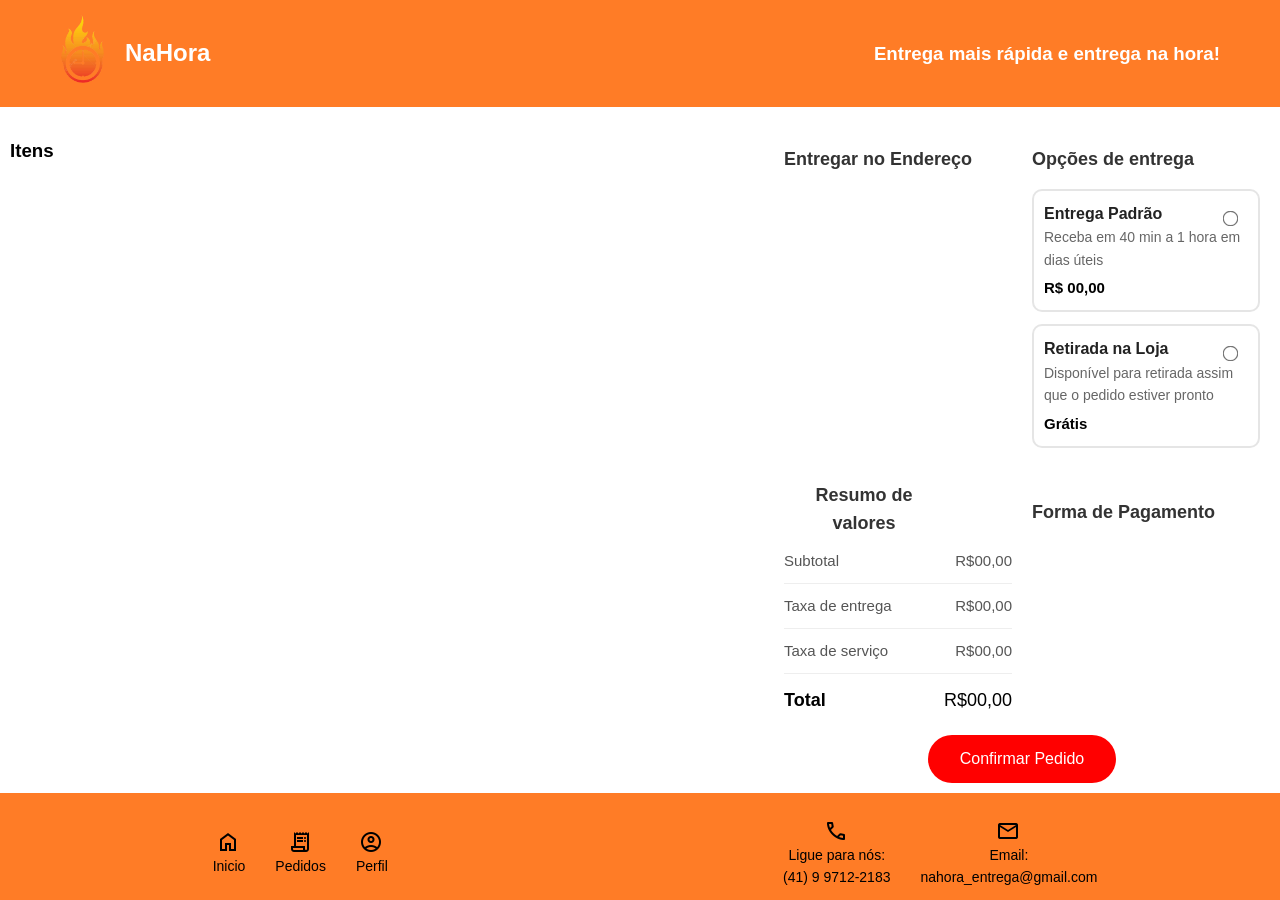
==== public/index.html @ 60760776 "Initial commit - repaginacao da pagina de finalizacao de pedido do NaHora" ====
<!DOCTYPE html>
<html lang="pt-br">

<head>
    <meta charset="UTF-8">
    <meta name="viewport" content="width=device-width, initial-scale=1.0">
    <title>Document</title>
    <link rel="stylesheet" href="style/index.css">
    <link href="https://fonts.googleapis.com/css2?family=Material+Symbols+Outlined" rel="stylesheet">
</head>

<body>


    <div class="header">
        <nav class="nav_header">
            <ul>
                <li>
                    <a href="" class="img">
                        <img src="img/logo.png" alt="">
                        <h2>NaHora</h2>
                    </a>
                </li>
                <li>
                    <a href="" class="slogan">
                        <h3>Entrega mais rápida e entrega na hora!</h3>
                    </a>
                </li>
            </ul>
        </nav>
    </div>


    <div class="main">
        <div class="left">
            <h3>Itens</h3>
        </div>
        <div class="right">
            <div class="entregas">
                <div class="end_entrega">
                    <h3>Entregar no Endereço</h3>
                </div>
                <div class="opc_entrega">
                    <h3>Opções de entrega</h3>
                    <label class="entrega_opcao">
                        <input type="radio" name="entrega" value="padrao">
                        <span>Entrega Padrão</span>
                        <p>Receba em 40 min a 1 hora em dias úteis</p>
                        <strong>R$ 00,00</strong>
                    </label>
                    <label class="entrega_opcao">
                        <input type="radio" name="entrega" value="retirada">
                        <span>Retirada na Loja</span>
                        <p>Disponível para retirada assim que o pedido estiver pronto</p>
                        <strong>Grátis</strong>
                    </label>
                </div>
            </div>
            <div class="pagameto_valor">
                <div class="valores">
                    <table>
                        <thead>
                            <tr>
                                <th colspan="1">Resumo de valores</th>
                            </tr>
                        </thead>
                        <tbody>
                            <tr>
                                <td>Subtotal</td>
                                <td>R$00,00</td>
                            </tr>
                            <tr>
                                <td>Taxa de entrega</td>
                                <td>R$00,00</td>
                            </tr>
                            <tr>
                                <td>Taxa de serviço</td>
                                <td>R$00,00</td>
                            </tr>
                            <tr class="total">
                                <td>Total</td>
                                <td>R$00,00</td>
                            </tr>
                        </tbody>
                    </table>
                </div>
                <div class="pagamento">
                    <h3>Forma de Pagamento</h3>
                </div>
            </div>
            <div class="button">
                <button>Confirmar Pedido</button>
            </div>
        </div>
    </div>


    <div class="footer">
        <nav class="nav_footer">
            <ul>
                <li>
                    <a href="">
                        <span class="material-symbols-outlined">home</span>
                        <p>Inicio</p>
                    </a>
                </li>
                <li>
                    <a href="">
                        <span class="material-symbols-outlined">receipt_long</span>
                        <p>Pedidos</p>
                    </a>
                </li>
                <li>
                    <a href="">
                        <span class="material-symbols-outlined">account_circle</span>
                        <p>Perfil</p>
                    </a>
                </li>
            </ul>
            <ul class="ul_contato">
                <li>
                    <a href="">
                        <span class="material-symbols-outlined">call</span>
                        <p>Ligue para nós:</p>
                        <p>(41) 9 9712-2183</p>
                    </a>
                </li>
                <li>
                    <a href="">
                        <span class="material-symbols-outlined">mail</span>
                        <p>Email:</p>
                        <p>nahora_entrega@gmail.com</p>
                    </a>
                </li>
            </ul>
        </nav>
    </div>


</body>

</html>
---- public/style/index.css ----
body {
    margin: 0;
    padding: 0;
    font-family: Arial, Helvetica, sans-serif;
    line-height: 1.6;
    height: 100vh;
    display: grid;
    grid-template-rows: repeat(3, 1fr);
}

.header {
    display: flex;
    align-items: center;
    justify-content: center;
    padding: 0;
    margin: 0;
    background-color: #ff771df4;
}

.nav_header {
    display: flex;
    height: 100%;
    width: 100%;
    align-items: center;

}

.nav_header ul {
    display: flex;
    align-items: center;
    margin: 0;
    padding-left: 40px;
    padding-right: 40px;
    width: 100%;
    justify-content: space-between;
}

.nav_header ul li {
    list-style-type: none;
    padding-right: 20px;
}

.nav_header ul li a {
    display: flex;
    align-items: center;
    flex-direction: row;
    text-decoration: none;
}

.nav_header ul li .img {
    color: white;
    justify-content: space-between;
    align-items: center;
}

.nav_header ul li .slogan {
    color: white;
    font-size: 16px;
}

.nav_header ul li a img {
    width: 85px;
    height: 85px;
    border-radius: 100%;
}

.main {
    display: flex;
    justify-content: space-between;
    align-items: flex-start;
    margin: 0;
}

.left {
    width: 60%;
    padding: 10px;
}

.right {
    width: 40%;
    display: flex;
    flex-direction: column;
    align-items: center;
    padding: 10px;
}

.entregas {
    display: flex;
    justify-content: space-between;
    align-items: flex-start;
    margin: 0;
}

.end_entrega {
    width: 50%;
    padding: 10px;
    font-family: Arial, Helvetica, sans-serif;
}

.end_entrega h3 {
    margin-bottom: 15px;
    font-size: 18px;
    color: #333;
}

.opc_entrega {
    width: 50%;
    padding: 10px;
    font-family: Arial, Helvetica, sans-serif;
}

.opc_entrega h3 {
    margin-bottom: 15px;
    font-size: 18px;
    color: #333;
}

.entrega_opcao {
    display: flex;
    flex-direction: column;
    padding: 10px;
    border: 2px solid #e5e5e5;
    border-radius: 10px;
    margin-bottom: 12px;
    cursor: pointer;
    transition: all 0.2s ease;
    position: relative;
    background: #fff;
}

.entrega_opcao:hover {
    border-color: #007bff;
    background: #f8fbff;
}

.entrega_opcao input[type="radio"] {
    position: absolute;
    top: 18px;
    right: 18px;
    transform: scale(1.2);
}

.entrega_opcao span {
    font-size: 16px;
    font-weight: 600;
    color: #222;
}

.entrega_opcao p {
    font-size: 14px;
    color: #666;
    margin: 0;
}

.entrega_opcao strong {
    font-size: 15px;
    color: #000;
    margin-top: 5px;
}

.entrega_opcao:has(input:checked) {
    border-color: #007bff;
    background: #eef5ff;
}

.pagameto_valor {
    display: flex;
    justify-content: space-between;
    align-items: flex-start;
    margin: 0;
    width: 100%;
}

.valores {
    width: 50%;
    padding: 10px;
    font-family: Arial, Helvetica, sans-serif;
}

.valores table {
    width: 100%;
    border-collapse: collapse;
    font-family: Arial, sans-serif;
}

.valores thead {
    width: 100%;
}

.valores table thead tr th {
    margin-bottom: 15px;
    font-size: 18px;
    color: #333;
}

.valores table tbody td {
    padding: 10px 0;
    font-size: 15px;
    color: #555;
}

.valores table tbody tr td:last-child {
    text-align: right;
    font-weight: 500;
}

.valores table tbody tr:not(.total) {
    border-bottom: 1px solid #eee;
}

.valores table tbody .total td {
    font-size: 18px;
    font-weight: bold;
    color: #000;
    padding-top: 12px;
}

.pagamento {
    width: 50%;
    padding: 10px;
    font-family: Arial, Helvetica, sans-serif;
}

.pagamento h3 {
    margin-bottom: 15px;
    font-size: 18px;
    color: #333;
}

.button button {
    background-color: red;
    border: none;
    color: white;
    padding: 15px 32px;
    text-align: center;
    text-decoration: none;
    display: inline-block;
    font-size: 16px;
    cursor: pointer;
    border-radius: 30px;
}

.footer {
    display: flex;
    flex-direction: column;
    align-items: center;
    justify-content: center;
    padding: 0;
    margin: 0;
    background-color: #ff771df4;
}

.nav_footer {
    display: flex;
    width: 100%;
    justify-content: space-around;
}

.nav_footer p {
    font-size: 14px;
}

.nav_footer ul {
    display: flex;
    height: 100%;
    padding: 0px;
    margin: 0px;
    align-items: center;
}

.nav_footer ul li {
    list-style-type: none;
    padding-left: 30px;
}

.nav_footer ul li a {
    display: flex;
    color: black;
    align-items: center;
    flex-direction: column;
    text-decoration: none;
}

.nav_footer ul li a span {
    width: 10px;
    height: 10px;
    margin: 15px;
    margin-left: 0px;
}

.nav_footer ul li a p {
    font-size: 14px;
    margin: 0;
}
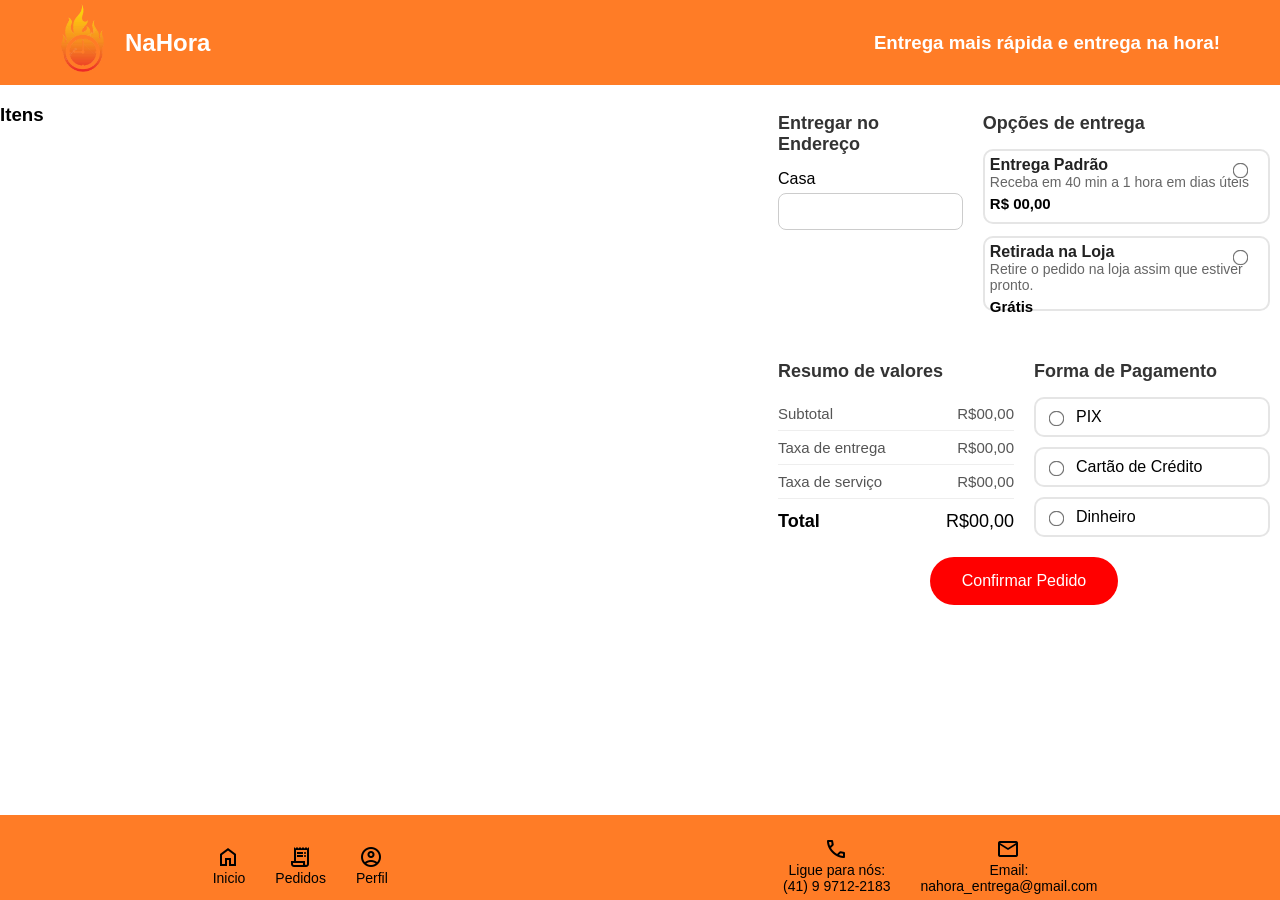
==== commit baa95bf0: "feat: reformulação de entrega, pagamentos e ajustes de layout - Reformulado opções de entrega e resu" ====
--- a/public/index.html
+++ b/public/index.html
@@ -5,7 +5,7 @@
     <meta charset="UTF-8">
     <meta name="viewport" content="width=device-width, initial-scale=1.0">
     <title>Document</title>
-    <link rel="stylesheet" href="style/index.css">
+    <link rel="stylesheet" href="css/index.css">
     <link href="https://fonts.googleapis.com/css2?family=Material+Symbols+Outlined" rel="stylesheet">
 </head>
 
@@ -17,7 +17,7 @@
             <ul>
                 <li>
                     <a href="" class="img">
-                        <img src="img/logo.png" alt="">
+                        <img src="images/logo.png" alt="">
                         <h2>NaHora</h2>
                     </a>
                 </li>
@@ -39,6 +39,10 @@
             <div class="entregas">
                 <div class="end_entrega">
                     <h3>Entregar no Endereço</h3>
+                    <label class="end">
+                        <span>Casa</span>
+                        <input type="text" name="" id="">
+                    </label>
                 </div>
                 <div class="opc_entrega">
                     <h3>Opções de entrega</h3>
@@ -51,19 +55,15 @@
                     <label class="entrega_opcao">
                         <input type="radio" name="entrega" value="retirada">
                         <span>Retirada na Loja</span>
-                        <p>Disponível para retirada assim que o pedido estiver pronto</p>
+                        <p>Retire o pedido na loja assim que estiver pronto.</p>
                         <strong>Grátis</strong>
                     </label>
                 </div>
             </div>
-            <div class="pagameto_valor">
+            <div class="pagamento_valor">
                 <div class="valores">
+                    <h3>Resumo de valores</h3>
                     <table>
-                        <thead>
-                            <tr>
-                                <th colspan="1">Resumo de valores</th>
-                            </tr>
-                        </thead>
                         <tbody>
                             <tr>
                                 <td>Subtotal</td>
@@ -86,6 +86,18 @@
                 </div>
                 <div class="pagamento">
                     <h3>Forma de Pagamento</h3>
+                    <label class="pagamento_opcao">
+                        <input type="radio" name="pagamento" value="pix">
+                        <span>PIX</span>
+                    </label>
+                    <label class="pagamento_opcao">
+                        <input type="radio" name="pagamento" value="cartao">
+                        <span>Cartão de Crédito</span>
+                    </label>
+                    <label class="pagamento_opcao">
+                        <input type="radio" name="pagamento" value="dinheiro">
+                        <span>Dinheiro</span>
+                    </label>
                 </div>
             </div>
             <div class="button">
--- a/public/css/index.css
+++ b/public/css/index.css
@@ -0,0 +1,357 @@
+* {
+    box-sizing: border-box;
+}
+
+body {
+    margin: 0;
+    font-family: Arial, Helvetica, sans-serif;
+
+    height: 100vh;
+    display: flex;
+    flex-direction: column;
+}
+
+.header {
+    display: flex;
+    align-items: center;
+    justify-content: center;
+    padding: 0;
+    margin: 0;
+    background-color: #ff771df4;
+    height: 85px;
+    flex-shrink: 0;
+}
+
+.nav_header {
+    display: flex;
+    height: 100%;
+    width: 100%;
+    align-items: center;
+
+}
+
+.nav_header ul {
+    display: flex;
+    align-items: center;
+    margin: 0;
+    padding-left: 40px;
+    padding-right: 40px;
+    width: 100%;
+    justify-content: space-between;
+}
+
+.nav_header ul li {
+    list-style-type: none;
+    padding-right: 20px;
+}
+
+.nav_header ul li a {
+    display: flex;
+    align-items: center;
+    flex-direction: row;
+    text-decoration: none;
+}
+
+.nav_header ul li .img {
+    color: white;
+    justify-content: space-between;
+    align-items: center;
+}
+
+.nav_header ul li .slogan {
+    color: white;
+    font-size: 16px;
+}
+
+.nav_header ul li a img {
+    width: 85px;
+    height: 85px;
+    border-radius: 100%;
+}
+
+.main {
+    flex: 1;
+    display: flex;
+    justify-content: space-between;
+    align-items: flex-start;
+    margin: 0;
+    height: 527px;
+    overflow: hidden;
+}
+
+.left {
+    width: 60%;
+    overflow-y: auto;
+}
+
+.right {
+    width: 40%;
+    display: flex;
+    flex-direction: column;
+    overflow-y: auto;
+}
+
+.entregas {
+    display: flex;
+    width: 100%;
+}
+
+.end_entrega,
+.opc_entrega {
+    border-radius: 12px;
+    padding: 10px;
+    font-family: Arial, Helvetica, sans-serif;
+}
+
+.end_entrega {
+    width: 40%;
+}
+
+.opc_entrega {
+    width: 60%;
+}
+
+.end_entrega h3 {
+    margin-bottom: 15px;
+    font-size: 18px;
+    color: #333;
+}
+
+.end_entrega input {
+    width: 100%;
+    padding: 10px;
+    border-radius: 8px;
+    border: 1px solid #ccc;
+    margin-top: 5px;
+}
+
+.opc_entrega h3 {
+    margin-bottom: 15px;
+    font-size: 18px;
+    color: #333;
+}
+
+.entrega_opcao {
+    display: flex;
+    flex-direction: column;
+    padding: 5px;
+    border: 2px solid #e5e5e5;
+    border-radius: 10px;
+    margin-bottom: 12px;
+    cursor: pointer;
+    transition: all 0.2s ease;
+    position: relative;
+    background: #fff;
+    height: 75px;
+}
+
+.entrega_opcao:hover {
+    border-color: #007bff;
+    background: #f8fbff;
+}
+
+.entrega_opcao input[type="radio"] {
+    position: absolute;
+    top: 10px;
+    right: 18px;
+    transform: scale(1.2);
+}
+
+.entrega_opcao span {
+    font-size: 16px;
+    font-weight: 600;
+    color: #222;
+}
+
+.entrega_opcao p {
+    font-size: 14px;
+    color: #666;
+    margin: 0;
+}
+
+.entrega_opcao strong {
+    font-size: 15px;
+    color: #000;
+    margin-top: 5px;
+}
+
+.entrega_opcao:has(input:checked) {
+    border-color: #007bff;
+    background: #eef5ff;
+}
+
+.pagamento_valor {
+    display: flex;
+    width: 100%;
+}
+
+.valores,
+.pagamento {
+    border-radius: 12px;
+    padding: 10px;
+    font-family: Arial, Helvetica, sans-serif;
+}
+
+.valores {
+    width: 50%;
+    padding: 10px;
+    font-family: Arial, Helvetica, sans-serif;
+}
+
+.valores table {
+    width: 100%;
+    border-collapse: collapse;
+    font-family: Arial, sans-serif;
+}
+
+.valores thead {
+    width: 100%;
+}
+
+.valores h3 {
+    margin-bottom: 15px;
+    font-size: 18px;
+    color: #333;
+}
+
+.valores table tbody td {
+    padding: 8px 0;
+    font-size: 15px;
+    color: #555;
+}
+
+.valores table tbody tr td:last-child {
+    text-align: right;
+    font-weight: 500;
+}
+
+.valores table tbody tr:not(.total) {
+    border-bottom: 1px solid #eee;
+}
+
+.valores table tbody .total td {
+    font-size: 18px;
+    font-weight: bold;
+    color: #000;
+    padding-top: 12px;
+}
+
+.pagamento {
+    width: 50%;
+    padding: 10px;
+}
+
+.pagamento h3 {
+    margin-bottom: 15px;
+    font-size: 18px;
+    color: #333;
+}
+
+.pagamento_opcao {
+    display: flex;
+    align-items: center;
+    justify-content: space-between;
+    border: 2px solid #e5e5e5;
+    border-radius: 10px;
+    padding: 9px;
+    margin-bottom: 10px;
+    cursor: pointer;
+    transition: 0.2s;
+    background: #fff;
+}
+
+.pagamento_opcao:hover {
+    border-color: #007bff;
+    background: #f5f9ff;
+}
+
+.pagamento_opcao input {
+    transform: scale(1.2);
+}
+
+.pagamento_opcao span {
+    flex: 1;
+    margin-left: 10px;
+    font-weight: 500;
+}
+
+.pagamento_opcao:has(input:checked) {
+    border-color: #007bff;
+    background: #eef5ff;
+}
+
+.button {
+    width: 100%;
+    display: flex;
+    justify-content: center;
+    margin-top: auto;
+}
+
+.button button {
+    background-color: red;
+    border: none;
+    color: white;
+    padding: 15px 32px;
+    text-align: center;
+    text-decoration: none;
+    display: inline-block;
+    font-size: 16px;
+    cursor: pointer;
+    border-radius: 30px;
+}
+
+.footer {
+    display: flex;
+    flex-direction: column;
+    align-items: center;
+    justify-content: center;
+    padding: 0;
+    margin: 0;
+    background-color: #ff771df4;
+    height: 85px;
+    flex-shrink: 0;
+
+}
+
+.nav_footer {
+    display: flex;
+    width: 100%;
+    justify-content: space-around;
+}
+
+.nav_footer p {
+    font-size: 14px;
+}
+
+.nav_footer ul {
+    display: flex;
+    height: 100%;
+    padding: 0px;
+    margin: 0px;
+    align-items: center;
+}
+
+.nav_footer ul li {
+    list-style-type: none;
+    padding-left: 30px;
+}
+
+.nav_footer ul li a {
+    display: flex;
+    color: black;
+    align-items: center;
+    flex-direction: column;
+    text-decoration: none;
+}
+
+.nav_footer ul li a span {
+    width: 10px;
+    height: 10px;
+    margin: 15px;
+    margin-left: 0px;
+}
+
+.nav_footer ul li a p {
+    font-size: 14px;
+    margin: 0;
+}
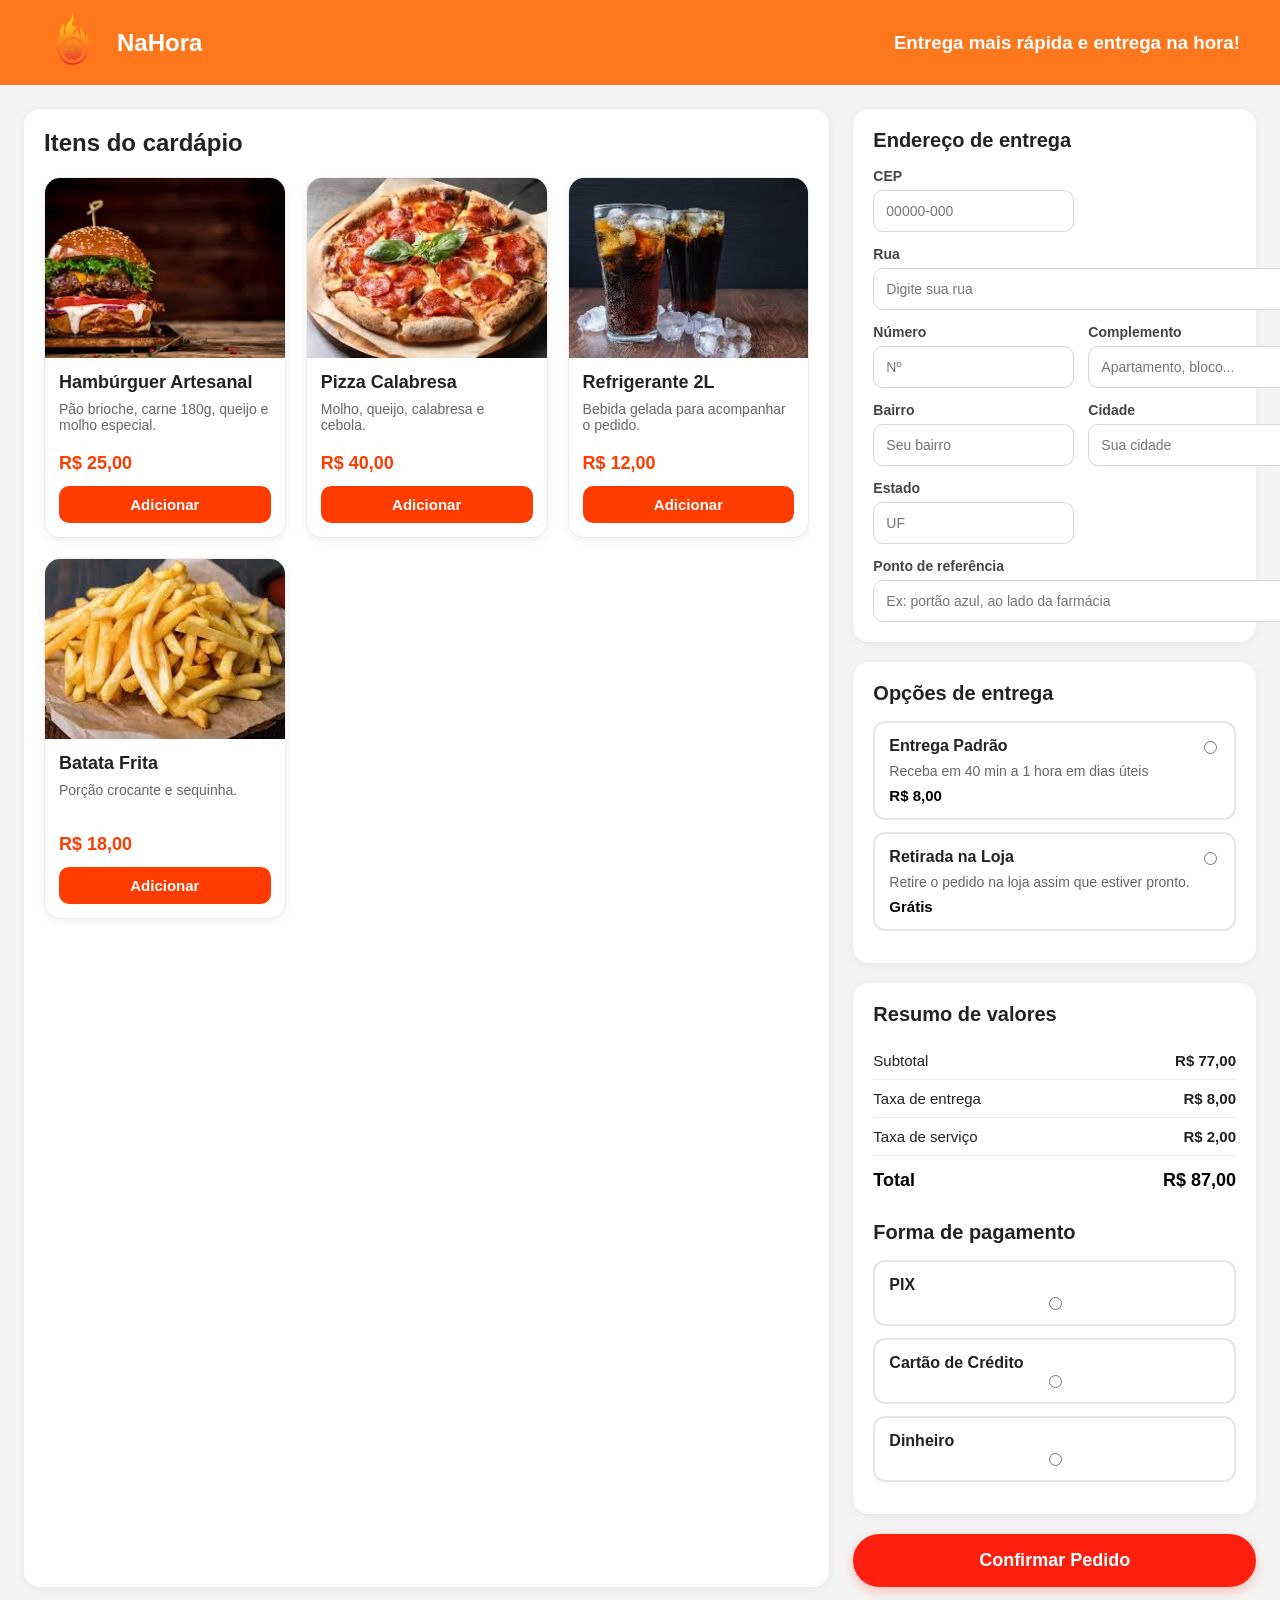
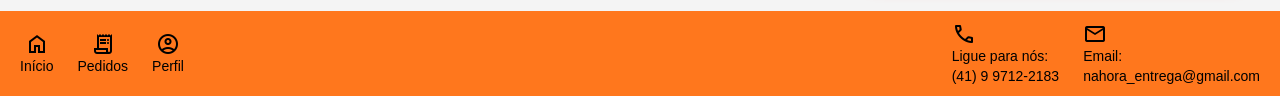
==== commit 023d0c78: "feat: melhorias gerais no layout e funcionalidades do site - Refatoração completa de todas as página" ====
--- a/public/index.html
+++ b/public/index.html
@@ -4,141 +4,231 @@
 <head>
     <meta charset="UTF-8">
     <meta name="viewport" content="width=device-width, initial-scale=1.0">
-    <title>Document</title>
+    <title>NaHora</title>
     <link rel="stylesheet" href="css/index.css">
     <link href="https://fonts.googleapis.com/css2?family=Material+Symbols+Outlined" rel="stylesheet">
 </head>
 
 <body>
 
-
-    <div class="header">
+    <header class="header">
         <nav class="nav_header">
             <ul>
                 <li>
-                    <a href="" class="img">
-                        <img src="images/logo.png" alt="">
+                    <a href="#" class="img">
+                        <img src="images/logo.png" alt="Logo NaHora">
                         <h2>NaHora</h2>
                     </a>
                 </li>
                 <li>
-                    <a href="" class="slogan">
+                    <a href="#" class="slogan">
                         <h3>Entrega mais rápida e entrega na hora!</h3>
                     </a>
                 </li>
             </ul>
         </nav>
-    </div>
-
-
-    <div class="main">
-        <div class="left">
-            <h3>Itens</h3>
-        </div>
-        <div class="right">
-            <div class="entregas">
-                <div class="end_entrega">
-                    <h3>Entregar no Endereço</h3>
-                    <label class="end">
-                        <span>Casa</span>
-                        <input type="text" name="" id="">
-                    </label>
-                </div>
-                <div class="opc_entrega">
-                    <h3>Opções de entrega</h3>
-                    <label class="entrega_opcao">
+    </header>
+
+    <main class="main">
+        <section class="left">
+            <h2 class="titulo_secao">Itens do cardápio</h2>
+
+            <div class="grid-itens">
+                <div class="card">
+                    <img src="images/burger.jpg" alt="Hambúrguer">
+                    <div class="card-info">
+                        <h4>Hambúrguer Artesanal</h4>
+                        <p class="descricao">Pão brioche, carne 180g, queijo e molho especial.</p>
+                        <p class="preco">R$ 25,00</p>
+                        <button>Adicionar</button>
+                    </div>
+                </div>
+
+                <div class="card">
+                    <img src="images/pizza.jpg" alt="Pizza">
+                    <div class="card-info">
+                        <h4>Pizza Calabresa</h4>
+                        <p class="descricao">Molho, queijo, calabresa e cebola.</p>
+                        <p class="preco">R$ 40,00</p>
+                        <button>Adicionar</button>
+                    </div>
+                </div>
+
+                <div class="card">
+                    <img src="images/refri.jpg" alt="Refrigerante">
+                    <div class="card-info">
+                        <h4>Refrigerante 2L</h4>
+                        <p class="descricao">Bebida gelada para acompanhar o pedido.</p>
+                        <p class="preco">R$ 12,00</p>
+                        <button>Adicionar</button>
+                    </div>
+                </div>
+
+                <div class="card">
+                    <img src="images/batata.jpg" alt="Batata frita">
+                    <div class="card-info">
+                        <h4>Batata Frita</h4>
+                        <p class="descricao">Porção crocante e sequinha.</p>
+                        <p class="preco">R$ 18,00</p>
+                        <button>Adicionar</button>
+                    </div>
+                </div>
+            </div>
+        </section>
+
+        <aside class="right">
+            <div class="bloco">
+                <h3>Endereço de entrega</h3>
+
+                <div class="form-grid">
+                    <div class="campo">
+                        <label for="cep">CEP</label>
+                        <input type="text" id="cep" placeholder="00000-000">
+                    </div>
+
+                    <div class="campo campo-maior">
+                        <label for="rua">Rua</label>
+                        <input type="text" id="rua" placeholder="Digite sua rua">
+                    </div>
+
+                    <div class="campo">
+                        <label for="numero">Número</label>
+                        <input type="text" id="numero" placeholder="Nº">
+                    </div>
+
+                    <div class="campo">
+                        <label for="complemento">Complemento</label>
+                        <input type="text" id="complemento" placeholder="Apartamento, bloco...">
+                    </div>
+
+                    <div class="campo">
+                        <label for="bairro">Bairro</label>
+                        <input type="text" id="bairro" placeholder="Seu bairro">
+                    </div>
+
+                    <div class="campo">
+                        <label for="cidade">Cidade</label>
+                        <input type="text" id="cidade" placeholder="Sua cidade">
+                    </div>
+
+                    <div class="campo">
+                        <label for="estado">Estado</label>
+                        <input type="text" id="estado" placeholder="UF">
+                    </div>
+
+                    <div class="campo campo-maior">
+                        <label for="referencia">Ponto de referência</label>
+                        <input type="text" id="referencia" placeholder="Ex: portão azul, ao lado da farmácia">
+                    </div>
+                </div>
+            </div>
+
+            <div class="bloco">
+                <h3>Opções de entrega</h3>
+
+                <label class="entrega_opcao">
+                    <div class="opcao-topo">
+                        <span>Entrega Padrão</span>
                         <input type="radio" name="entrega" value="padrao">
-                        <span>Entrega Padrão</span>
-                        <p>Receba em 40 min a 1 hora em dias úteis</p>
-                        <strong>R$ 00,00</strong>
-                    </label>
-                    <label class="entrega_opcao">
+                    </div>
+                    <p>Receba em 40 min a 1 hora em dias úteis</p>
+                    <strong>R$ 8,00</strong>
+                </label>
+
+                <label class="entrega_opcao">
+                    <div class="opcao-topo">
+                        <span>Retirada na Loja</span>
                         <input type="radio" name="entrega" value="retirada">
-                        <span>Retirada na Loja</span>
-                        <p>Retire o pedido na loja assim que estiver pronto.</p>
-                        <strong>Grátis</strong>
-                    </label>
-                </div>
-            </div>
-            <div class="pagamento_valor">
+                    </div>
+                    <p>Retire o pedido na loja assim que estiver pronto.</p>
+                    <strong>Grátis</strong>
+                </label>
+            </div>
+
+            <div class="bloco resumo-pagamento">
                 <div class="valores">
                     <h3>Resumo de valores</h3>
                     <table>
                         <tbody>
                             <tr>
                                 <td>Subtotal</td>
-                                <td>R$00,00</td>
+                                <td>R$ 77,00</td>
                             </tr>
                             <tr>
                                 <td>Taxa de entrega</td>
-                                <td>R$00,00</td>
+                                <td>R$ 8,00</td>
                             </tr>
                             <tr>
                                 <td>Taxa de serviço</td>
-                                <td>R$00,00</td>
+                                <td>R$ 2,00</td>
                             </tr>
                             <tr class="total">
                                 <td>Total</td>
-                                <td>R$00,00</td>
+                                <td>R$ 87,00</td>
                             </tr>
                         </tbody>
                     </table>
                 </div>
+
                 <div class="pagamento">
-                    <h3>Forma de Pagamento</h3>
+                    <h3>Forma de pagamento</h3>
+
                     <label class="pagamento_opcao">
+                        <span>PIX</span>
                         <input type="radio" name="pagamento" value="pix">
-                        <span>PIX</span>
                     </label>
+
                     <label class="pagamento_opcao">
+                        <span>Cartão de Crédito</span>
                         <input type="radio" name="pagamento" value="cartao">
-                        <span>Cartão de Crédito</span>
                     </label>
+
                     <label class="pagamento_opcao">
+                        <span>Dinheiro</span>
                         <input type="radio" name="pagamento" value="dinheiro">
-                        <span>Dinheiro</span>
                     </label>
                 </div>
             </div>
+
             <div class="button">
                 <button>Confirmar Pedido</button>
             </div>
-        </div>
-    </div>
-
-
-    <div class="footer">
+        </aside>
+    </main>
+
+    <footer class="footer">
         <nav class="nav_footer">
             <ul>
                 <li>
-                    <a href="">
+                    <a href="#">
                         <span class="material-symbols-outlined">home</span>
-                        <p>Inicio</p>
-                    </a>
-                </li>
-                <li>
-                    <a href="">
+                        <p>Início</p>
+                    </a>
+                </li>
+                <li>
+                    <a href="#">
                         <span class="material-symbols-outlined">receipt_long</span>
                         <p>Pedidos</p>
                     </a>
                 </li>
                 <li>
-                    <a href="">
+                    <a href="#">
                         <span class="material-symbols-outlined">account_circle</span>
                         <p>Perfil</p>
                     </a>
                 </li>
             </ul>
+
             <ul class="ul_contato">
                 <li>
-                    <a href="">
+                    <a href="#">
                         <span class="material-symbols-outlined">call</span>
                         <p>Ligue para nós:</p>
                         <p>(41) 9 9712-2183</p>
                     </a>
                 </li>
                 <li>
-                    <a href="">
+                    <a href="#">
                         <span class="material-symbols-outlined">mail</span>
                         <p>Email:</p>
                         <p>nahora_entrega@gmail.com</p>
@@ -146,8 +236,7 @@
                 </li>
             </ul>
         </nav>
-    </div>
-
+    </footer>
 
 </body>
 
--- a/public/css/index.css
+++ b/public/css/index.css
@@ -5,353 +5,385 @@
 body {
     margin: 0;
     font-family: Arial, Helvetica, sans-serif;
-
-    height: 100vh;
-    display: flex;
-    flex-direction: column;
+    background-color: #f4f4f4;
+    color: #222;
 }
 
 .header {
-    display: flex;
-    align-items: center;
-    justify-content: center;
-    padding: 0;
+    background-color: #ff771d;
+    height: 85px;
+    display: flex;
+    align-items: center;
+}
+
+.nav_header {
+    width: 100%;
+}
+
+.nav_header ul {
+    display: flex;
+    align-items: center;
+    justify-content: space-between;
     margin: 0;
-    background-color: #ff771df4;
-    height: 85px;
-    flex-shrink: 0;
-}
-
-.nav_header {
-    display: flex;
-    height: 100%;
-    width: 100%;
-    align-items: center;
-
-}
-
-.nav_header ul {
-    display: flex;
-    align-items: center;
-    margin: 0;
-    padding-left: 40px;
-    padding-right: 40px;
-    width: 100%;
-    justify-content: space-between;
-}
-
-.nav_header ul li {
-    list-style-type: none;
-    padding-right: 20px;
-}
-
-.nav_header ul li a {
-    display: flex;
-    align-items: center;
-    flex-direction: row;
+    padding: 0 40px;
+    list-style: none;
+}
+
+.nav_header a {
     text-decoration: none;
 }
 
-.nav_header ul li .img {
+.nav_header .img {
+    display: flex;
+    align-items: center;
+    gap: 12px;
     color: white;
-    justify-content: space-between;
-    align-items: center;
-}
-
-.nav_header ul li .slogan {
+}
+
+.nav_header .img img {
+    width: 65px;
+    height: 65px;
+    border-radius: 50%;
+    object-fit: cover;
+}
+
+.nav_header .slogan {
     color: white;
     font-size: 16px;
 }
 
-.nav_header ul li a img {
-    width: 85px;
-    height: 85px;
-    border-radius: 100%;
-}
-
 .main {
-    flex: 1;
+    display: grid;
+    grid-template-columns: 2fr 1fr;
+    gap: 24px;
+    padding: 24px;
+    min-height: calc(100vh - 170px);
+}
+
+.left,
+.right {
+    min-width: 0;
+}
+
+.left {
+    background: white;
+    border-radius: 16px;
+    padding: 20px;
+    box-shadow: 0 2px 10px rgba(0, 0, 0, 0.06);
+}
+
+.titulo_secao {
+    margin-top: 0;
+    margin-bottom: 20px;
+    font-size: 24px;
+}
+
+.grid-itens {
+    display: grid;
+    grid-template-columns: repeat(auto-fit, minmax(220px, 1fr));
+    gap: 20px;
+}
+
+.card {
+    background: #fff;
+    border: 1px solid #ececec;
+    border-radius: 16px;
+    overflow: hidden;
+    box-shadow: 0 3px 10px rgba(0, 0, 0, 0.06);
+    transition: transform 0.2s ease;
+}
+
+.card:hover {
+    transform: translateY(-4px);
+}
+
+.card img {
+    width: 100%;
+    height: 180px;
+    object-fit: cover;
+    display: block;
+}
+
+.card-info {
+    padding: 14px;
+}
+
+.card h4 {
+    margin: 0 0 8px;
+    font-size: 18px;
+}
+
+.card .descricao {
+    margin: 0 0 12px;
+    color: #666;
+    font-size: 14px;
+    min-height: 40px;
+}
+
+.card .preco {
+    margin: 0 0 12px;
+    font-size: 18px;
+    font-weight: bold;
+    color: #ff3c00;
+}
+
+.card button {
+    width: 100%;
+    padding: 10px;
+    border: none;
+    background: #ff3c00;
+    color: white;
+    border-radius: 10px;
+    cursor: pointer;
+    font-size: 15px;
+    font-weight: bold;
+}
+
+.card button:hover {
+    background: #e13500;
+}
+
+.right {
+    display: flex;
+    flex-direction: column;
+    gap: 20px;
+}
+
+.bloco {
+    background: white;
+    border-radius: 16px;
+    padding: 20px;
+    box-shadow: 0 2px 10px rgba(0, 0, 0, 0.06);
+}
+
+.bloco h3 {
+    margin-top: 0;
+    margin-bottom: 16px;
+    font-size: 20px;
+}
+
+.form-grid {
+    display: grid;
+    grid-template-columns: repeat(2, 1fr);
+    gap: 14px;
+}
+
+.campo {
+    display: flex;
+    flex-direction: column;
+    gap: 6px;
+}
+
+.campo-maior {
+    grid-column: span 2;
+}
+
+.campo label {
+    font-size: 14px;
+    font-weight: 600;
+    color: #444;
+}
+
+.campo input {
+    padding: 12px;
+    border: 1px solid #d6d6d6;
+    border-radius: 10px;
+    font-size: 14px;
+    outline: none;
+}
+
+.campo input:focus {
+    border-color: #ff771d;
+}
+
+.entrega_opcao,
+.pagamento_opcao {
+    display: flex;
+    flex-direction: column;
+    border: 2px solid #e5e5e5;
+    border-radius: 12px;
+    padding: 14px;
+    margin-bottom: 12px;
+    background: #fff;
+    cursor: pointer;
+    transition: 0.2s;
+}
+
+.opcao-topo {
     display: flex;
     justify-content: space-between;
-    align-items: flex-start;
-    margin: 0;
-    height: 527px;
-    overflow: hidden;
-}
-
-.left {
-    width: 60%;
-    overflow-y: auto;
-}
-
-.right {
-    width: 40%;
-    display: flex;
-    flex-direction: column;
-    overflow-y: auto;
-}
-
-.entregas {
-    display: flex;
-    width: 100%;
-}
-
-.end_entrega,
-.opc_entrega {
-    border-radius: 12px;
-    padding: 10px;
-    font-family: Arial, Helvetica, sans-serif;
-}
-
-.end_entrega {
-    width: 40%;
-}
-
-.opc_entrega {
-    width: 60%;
-}
-
-.end_entrega h3 {
-    margin-bottom: 15px;
-    font-size: 18px;
-    color: #333;
-}
-
-.end_entrega input {
-    width: 100%;
-    padding: 10px;
-    border-radius: 8px;
-    border: 1px solid #ccc;
-    margin-top: 5px;
-}
-
-.opc_entrega h3 {
-    margin-bottom: 15px;
-    font-size: 18px;
-    color: #333;
-}
-
-.entrega_opcao {
-    display: flex;
-    flex-direction: column;
-    padding: 5px;
-    border: 2px solid #e5e5e5;
-    border-radius: 10px;
-    margin-bottom: 12px;
-    cursor: pointer;
-    transition: all 0.2s ease;
-    position: relative;
-    background: #fff;
-    height: 75px;
-}
-
-.entrega_opcao:hover {
-    border-color: #007bff;
-    background: #f8fbff;
-}
-
-.entrega_opcao input[type="radio"] {
-    position: absolute;
-    top: 10px;
-    right: 18px;
-    transform: scale(1.2);
-}
-
-.entrega_opcao span {
+    align-items: center;
+    margin-bottom: 8px;
+}
+
+.entrega_opcao span,
+.pagamento_opcao span {
     font-size: 16px;
     font-weight: 600;
-    color: #222;
 }
 
 .entrega_opcao p {
+    margin: 0 0 8px;
     font-size: 14px;
     color: #666;
-    margin: 0;
 }
 
 .entrega_opcao strong {
+    color: #000;
     font-size: 15px;
-    color: #000;
-    margin-top: 5px;
-}
-
-.entrega_opcao:has(input:checked) {
-    border-color: #007bff;
-    background: #eef5ff;
-}
-
-.pagamento_valor {
-    display: flex;
-    width: 100%;
-}
-
-.valores,
-.pagamento {
-    border-radius: 12px;
-    padding: 10px;
-    font-family: Arial, Helvetica, sans-serif;
-}
-
-.valores {
-    width: 50%;
-    padding: 10px;
-    font-family: Arial, Helvetica, sans-serif;
+}
+
+.entrega_opcao:hover,
+.pagamento_opcao:hover {
+    border-color: #ff771d;
+    background: #fff8f3;
+}
+
+.entrega_opcao:has(input:checked),
+.pagamento_opcao:has(input:checked) {
+    border-color: #ff771d;
+    background: #fff1e7;
+}
+
+.resumo-pagamento {
+    display: grid;
+    grid-template-columns: 1fr;
+    gap: 20px;
 }
 
 .valores table {
     width: 100%;
     border-collapse: collapse;
-    font-family: Arial, sans-serif;
-}
-
-.valores thead {
-    width: 100%;
-}
-
-.valores h3 {
-    margin-bottom: 15px;
-    font-size: 18px;
-    color: #333;
-}
-
-.valores table tbody td {
-    padding: 8px 0;
+}
+
+.valores td {
+    padding: 10px 0;
+    border-bottom: 1px solid #eee;
     font-size: 15px;
-    color: #555;
-}
-
-.valores table tbody tr td:last-child {
+}
+
+.valores td:last-child {
     text-align: right;
-    font-weight: 500;
-}
-
-.valores table tbody tr:not(.total) {
-    border-bottom: 1px solid #eee;
-}
-
-.valores table tbody .total td {
+    font-weight: 600;
+}
+
+.valores .total td {
     font-size: 18px;
     font-weight: bold;
     color: #000;
-    padding-top: 12px;
-}
-
-.pagamento {
-    width: 50%;
-    padding: 10px;
-}
-
-.pagamento h3 {
-    margin-bottom: 15px;
+    border-bottom: none;
+    padding-top: 14px;
+}
+
+.button {
+    display: flex;
+    justify-content: center;
+}
+
+.button button {
+    width: 100%;
+    padding: 16px;
+    background-color: #ff1f0f;
+    color: white;
+    border: none;
+    border-radius: 40px;
     font-size: 18px;
-    color: #333;
-}
-
-.pagamento_opcao {
-    display: flex;
-    align-items: center;
+    font-weight: bold;
+    cursor: pointer;
+    box-shadow: 0 4px 12px rgba(255, 31, 15, 0.25);
+}
+
+.button button:hover {
+    background-color: #df1608;
+}
+
+.footer {
+    background-color: #ff771d;
+    min-height: 85px;
+    display: flex;
+    align-items: center;
+    padding: 10px 20px;
+}
+
+.nav_footer {
+    width: 100%;
+    display: flex;
     justify-content: space-between;
-    border: 2px solid #e5e5e5;
-    border-radius: 10px;
-    padding: 9px;
-    margin-bottom: 10px;
-    cursor: pointer;
-    transition: 0.2s;
-    background: #fff;
-}
-
-.pagamento_opcao:hover {
-    border-color: #007bff;
-    background: #f5f9ff;
-}
-
-.pagamento_opcao input {
-    transform: scale(1.2);
-}
-
-.pagamento_opcao span {
-    flex: 1;
-    margin-left: 10px;
-    font-weight: 500;
-}
-
-.pagamento_opcao:has(input:checked) {
-    border-color: #007bff;
-    background: #eef5ff;
-}
-
-.button {
-    width: 100%;
-    display: flex;
-    justify-content: center;
-    margin-top: auto;
-}
-
-.button button {
-    background-color: red;
-    border: none;
-    color: white;
-    padding: 15px 32px;
-    text-align: center;
+    align-items: center;
+}
+
+.nav_footer ul {
+    display: flex;
+    align-items: center;
+    gap: 24px;
+    margin: 0;
+    padding: 0;
+    list-style: none;
+}
+
+.nav_footer a {
     text-decoration: none;
-    display: inline-block;
-    font-size: 16px;
-    cursor: pointer;
-    border-radius: 30px;
-}
-
-.footer {
+    color: black;
     display: flex;
     flex-direction: column;
     align-items: center;
-    justify-content: center;
-    padding: 0;
-    margin: 0;
-    background-color: #ff771df4;
-    height: 85px;
-    flex-shrink: 0;
-
-}
-
-.nav_footer {
-    display: flex;
-    width: 100%;
-    justify-content: space-around;
-}
-
-.nav_footer p {
-    font-size: 14px;
-}
-
-.nav_footer ul {
-    display: flex;
-    height: 100%;
-    padding: 0px;
-    margin: 0px;
-    align-items: center;
-}
-
-.nav_footer ul li {
-    list-style-type: none;
-    padding-left: 30px;
-}
-
-.nav_footer ul li a {
-    display: flex;
-    color: black;
-    align-items: center;
-    flex-direction: column;
-    text-decoration: none;
-}
-
-.nav_footer ul li a span {
-    width: 10px;
-    height: 10px;
-    margin: 15px;
-    margin-left: 0px;
-}
-
-.nav_footer ul li a p {
-    font-size: 14px;
-    margin: 0;
+}
+
+.nav_footer a p {
+    margin: 2px 0;
+    font-size: 14px;
+}
+
+.ul_contato a {
+    align-items: flex-start;
+}
+
+@media (max-width: 1100px) {
+    .main {
+        grid-template-columns: 1fr;
+    }
+
+    .right {
+        order: -1;
+    }
+}
+
+@media (max-width: 768px) {
+    .nav_header ul {
+        flex-direction: column;
+        justify-content: center;
+        gap: 8px;
+        padding: 10px 20px;
+    }
+
+    .header {
+        height: auto;
+        padding: 10px 0;
+    }
+
+    .form-grid {
+        grid-template-columns: 1fr;
+    }
+
+    .campo-maior {
+        grid-column: span 1;
+    }
+
+    .grid-itens {
+        grid-template-columns: 1fr;
+    }
+
+    .nav_footer {
+        flex-direction: column;
+        gap: 16px;
+    }
+
+    .nav_footer ul {
+        flex-wrap: wrap;
+        justify-content: center;
+    }
+
+    .ul_contato a {
+        align-items: center;
+    }
 }
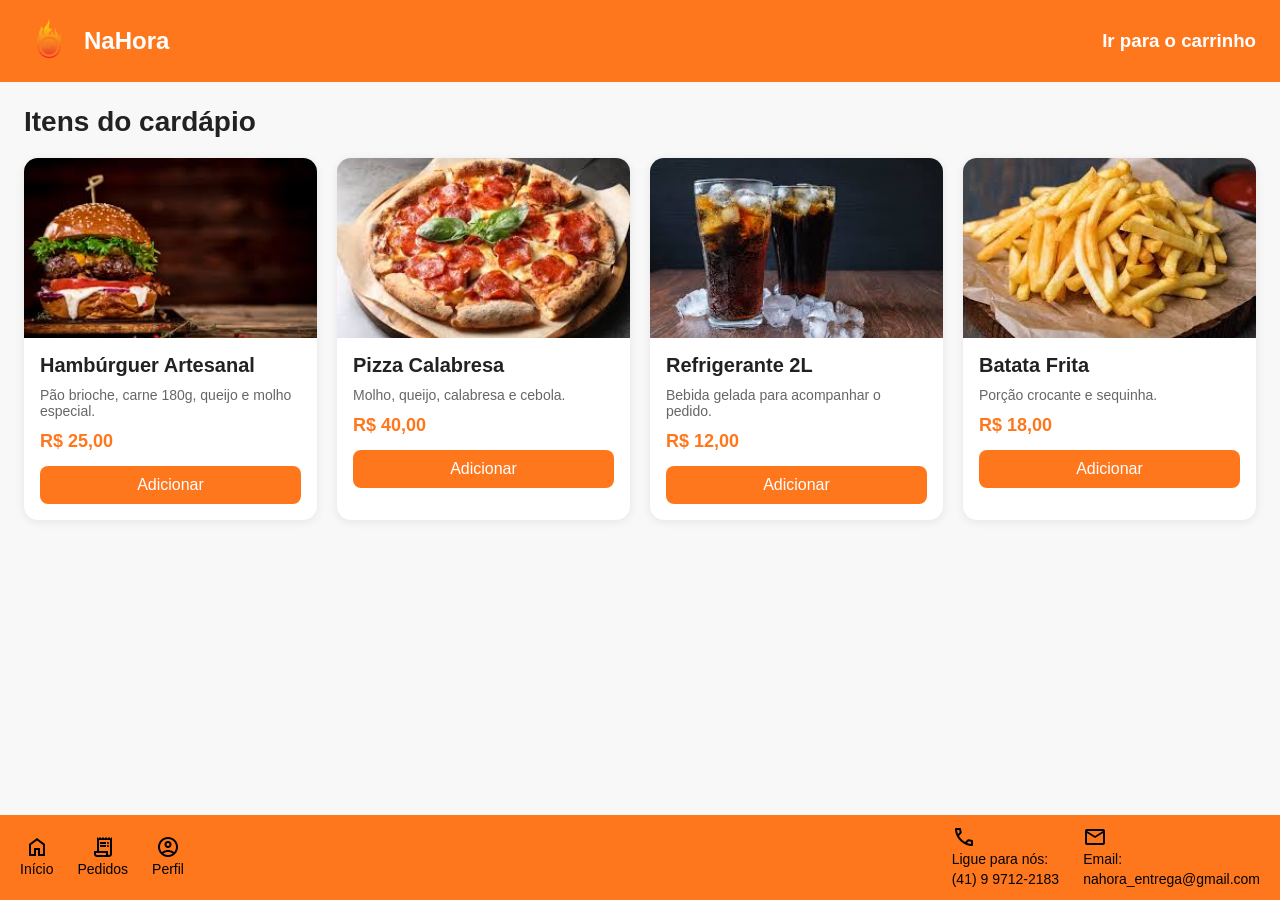
==== commit 7c24ea27: "feat: carrinho funcional com Java + separação de páginas - Lógica de carrinho desenvolvida em Java -" ====
--- a/public/index.html
+++ b/public/index.html
@@ -5,12 +5,12 @@
     <meta charset="UTF-8">
     <meta name="viewport" content="width=device-width, initial-scale=1.0">
     <title>NaHora</title>
-    <link rel="stylesheet" href="css/index.css">
+    <link rel="stylesheet" href="css/global.css">
+    <link rel="stylesheet" href="css/produtos.css">
     <link href="https://fonts.googleapis.com/css2?family=Material+Symbols+Outlined" rel="stylesheet">
 </head>
 
 <body>
-
     <header class="header">
         <nav class="nav_header">
             <ul>
@@ -21,16 +21,16 @@
                     </a>
                 </li>
                 <li>
-                    <a href="#" class="slogan">
-                        <h3>Entrega mais rápida e entrega na hora!</h3>
+                    <a href="carrinho.html" class="slogan">
+                        <h3>Ir para o carrinho</h3>
                     </a>
                 </li>
             </ul>
         </nav>
     </header>
 
-    <main class="main">
-        <section class="left">
+    <main class="main produtos-page">
+        <section class="left full-width">
             <h2 class="titulo_secao">Itens do cardápio</h2>
 
             <div class="grid-itens">
@@ -40,7 +40,7 @@
                         <h4>Hambúrguer Artesanal</h4>
                         <p class="descricao">Pão brioche, carne 180g, queijo e molho especial.</p>
                         <p class="preco">R$ 25,00</p>
-                        <button>Adicionar</button>
+                        <button class="add-to-cart-btn" data-id="1">Adicionar</button>
                     </div>
                 </div>
 
@@ -50,7 +50,7 @@
                         <h4>Pizza Calabresa</h4>
                         <p class="descricao">Molho, queijo, calabresa e cebola.</p>
                         <p class="preco">R$ 40,00</p>
-                        <button>Adicionar</button>
+                        <button class="add-to-cart-btn" data-id="2">Adicionar</button>
                     </div>
                 </div>
 
@@ -60,7 +60,7 @@
                         <h4>Refrigerante 2L</h4>
                         <p class="descricao">Bebida gelada para acompanhar o pedido.</p>
                         <p class="preco">R$ 12,00</p>
-                        <button>Adicionar</button>
+                        <button class="add-to-cart-btn" data-id="3">Adicionar</button>
                     </div>
                 </div>
 
@@ -70,133 +70,14 @@
                         <h4>Batata Frita</h4>
                         <p class="descricao">Porção crocante e sequinha.</p>
                         <p class="preco">R$ 18,00</p>
-                        <button>Adicionar</button>
+                        <button class="add-to-cart-btn" data-id="4">Adicionar</button>
                     </div>
                 </div>
             </div>
         </section>
-
-        <aside class="right">
-            <div class="bloco">
-                <h3>Endereço de entrega</h3>
-
-                <div class="form-grid">
-                    <div class="campo">
-                        <label for="cep">CEP</label>
-                        <input type="text" id="cep" placeholder="00000-000">
-                    </div>
-
-                    <div class="campo campo-maior">
-                        <label for="rua">Rua</label>
-                        <input type="text" id="rua" placeholder="Digite sua rua">
-                    </div>
-
-                    <div class="campo">
-                        <label for="numero">Número</label>
-                        <input type="text" id="numero" placeholder="Nº">
-                    </div>
-
-                    <div class="campo">
-                        <label for="complemento">Complemento</label>
-                        <input type="text" id="complemento" placeholder="Apartamento, bloco...">
-                    </div>
-
-                    <div class="campo">
-                        <label for="bairro">Bairro</label>
-                        <input type="text" id="bairro" placeholder="Seu bairro">
-                    </div>
-
-                    <div class="campo">
-                        <label for="cidade">Cidade</label>
-                        <input type="text" id="cidade" placeholder="Sua cidade">
-                    </div>
-
-                    <div class="campo">
-                        <label for="estado">Estado</label>
-                        <input type="text" id="estado" placeholder="UF">
-                    </div>
-
-                    <div class="campo campo-maior">
-                        <label for="referencia">Ponto de referência</label>
-                        <input type="text" id="referencia" placeholder="Ex: portão azul, ao lado da farmácia">
-                    </div>
-                </div>
-            </div>
-
-            <div class="bloco">
-                <h3>Opções de entrega</h3>
-
-                <label class="entrega_opcao">
-                    <div class="opcao-topo">
-                        <span>Entrega Padrão</span>
-                        <input type="radio" name="entrega" value="padrao">
-                    </div>
-                    <p>Receba em 40 min a 1 hora em dias úteis</p>
-                    <strong>R$ 8,00</strong>
-                </label>
-
-                <label class="entrega_opcao">
-                    <div class="opcao-topo">
-                        <span>Retirada na Loja</span>
-                        <input type="radio" name="entrega" value="retirada">
-                    </div>
-                    <p>Retire o pedido na loja assim que estiver pronto.</p>
-                    <strong>Grátis</strong>
-                </label>
-            </div>
-
-            <div class="bloco resumo-pagamento">
-                <div class="valores">
-                    <h3>Resumo de valores</h3>
-                    <table>
-                        <tbody>
-                            <tr>
-                                <td>Subtotal</td>
-                                <td>R$ 77,00</td>
-                            </tr>
-                            <tr>
-                                <td>Taxa de entrega</td>
-                                <td>R$ 8,00</td>
-                            </tr>
-                            <tr>
-                                <td>Taxa de serviço</td>
-                                <td>R$ 2,00</td>
-                            </tr>
-                            <tr class="total">
-                                <td>Total</td>
-                                <td>R$ 87,00</td>
-                            </tr>
-                        </tbody>
-                    </table>
-                </div>
-
-                <div class="pagamento">
-                    <h3>Forma de pagamento</h3>
-
-                    <label class="pagamento_opcao">
-                        <span>PIX</span>
-                        <input type="radio" name="pagamento" value="pix">
-                    </label>
-
-                    <label class="pagamento_opcao">
-                        <span>Cartão de Crédito</span>
-                        <input type="radio" name="pagamento" value="cartao">
-                    </label>
-
-                    <label class="pagamento_opcao">
-                        <span>Dinheiro</span>
-                        <input type="radio" name="pagamento" value="dinheiro">
-                    </label>
-                </div>
-            </div>
-
-            <div class="button">
-                <button>Confirmar Pedido</button>
-            </div>
-        </aside>
     </main>
 
-    <footer class="footer">
+    <footer class="footeri">
         <nav class="nav_footer">
             <ul>
                 <li>
@@ -238,6 +119,7 @@
         </nav>
     </footer>
 
+    <script type="module" src="js/main.js"></script>
 </body>
 
 </html>
--- a/public/css/global.css
+++ b/public/css/global.css
@@ -0,0 +1,130 @@
+* {
+    margin: 0;
+    padding: 0;
+    box-sizing: border-box;
+}
+
+body {
+    font-family: Arial, sans-serif;
+    background: #f8f8f8;
+    color: #222;
+}
+
+a {
+    text-decoration: none;
+    color: inherit;
+}
+
+ul {
+    list-style: none;
+}
+
+img {
+    max-width: 100%;
+    display: block;
+}
+
+button {
+    border: none;
+    cursor: pointer;
+    transition: 0.3s;
+}
+
+button:hover {
+    opacity: 0.9;
+}
+
+.header {
+    background: #ff771d;
+    padding: 16px 24px;
+}
+
+.nav_header ul {
+    display: flex;
+    align-items: center;
+    justify-content: space-between;
+}
+
+.img {
+    display: flex;
+    align-items: center;
+    gap: 10px;
+}
+
+.img img {
+    width: 50px;
+    height: 50px;
+}
+
+.img h2,
+.slogan h3 {
+    color: white;
+}
+
+.main {
+    padding: 24px;
+}
+
+.titulo_secao {
+    margin-bottom: 20px;
+    font-size: 28px;
+}
+
+.bloco {
+    background: white;
+    border-radius: 14px;
+    padding: 20px;
+    margin-bottom: 20px;
+    box-shadow: 0 2px 10px rgba(0, 0, 0, 0.08);
+}
+
+.footeri {
+    background-color: #ff771d;
+    min-height: 85px;
+    width: 100%;
+    padding: 10px 20px;
+    bottom: 0;
+    position: fixed;
+    text-align: center;
+}
+
+.footerc {
+    display: flex;
+    background-color: #ff771d;
+    min-height: 85px;
+    width: 100%;
+    padding: 10px 20px;
+}
+
+.nav_footer {
+    width: 100%;
+    display: flex;
+    justify-content: space-between;
+    align-items: center;
+}
+
+.nav_footer ul {
+    display: flex;
+    align-items: center;
+    gap: 24px;
+    margin: 0;
+    padding: 0;
+    list-style: none;
+}
+
+.nav_footer a {
+    text-decoration: none;
+    color: black;
+    display: flex;
+    flex-direction: column;
+    align-items: center;
+}
+
+.nav_footer a p {
+    margin: 2px 0;
+    font-size: 14px;
+}
+
+.ul_contato a {
+    align-items: flex-start;
+}
--- a/public/css/produtos.css
+++ b/public/css/produtos.css
@@ -0,0 +1,62 @@
+.produtos-page {
+    display: block;
+}
+
+.full-width {
+    width: 100%;
+}
+
+.grid-itens {
+    display: grid;
+    grid-template-columns: repeat(auto-fit, minmax(220px, 1fr));
+    gap: 20px;
+}
+
+.card {
+    background: white;
+    border-radius: 14px;
+    overflow: hidden;
+    box-shadow: 0 2px 10px rgba(0,0,0,0.08);
+    transition: 0.3s;
+}
+
+.card:hover {
+    transform: translateY(-4px);
+}
+
+.card img {
+    width: 100%;
+    height: 180px;
+    object-fit: cover;
+}
+
+.card-info {
+    padding: 16px;
+}
+
+.card-info h4 {
+    margin-bottom: 10px;
+    font-size: 20px;
+}
+
+.descricao {
+    font-size: 14px;
+    color: #666;
+    margin-bottom: 12px;
+}
+
+.preco {
+    font-size: 18px;
+    font-weight: bold;
+    margin-bottom: 14px;
+    color: #ff771d;
+}
+
+.add-to-cart-btn {
+    width: 100%;
+    background: #ff771d;
+    color: white;
+    padding: 10px;
+    border-radius: 8px;
+    font-size: 16px;
+}
